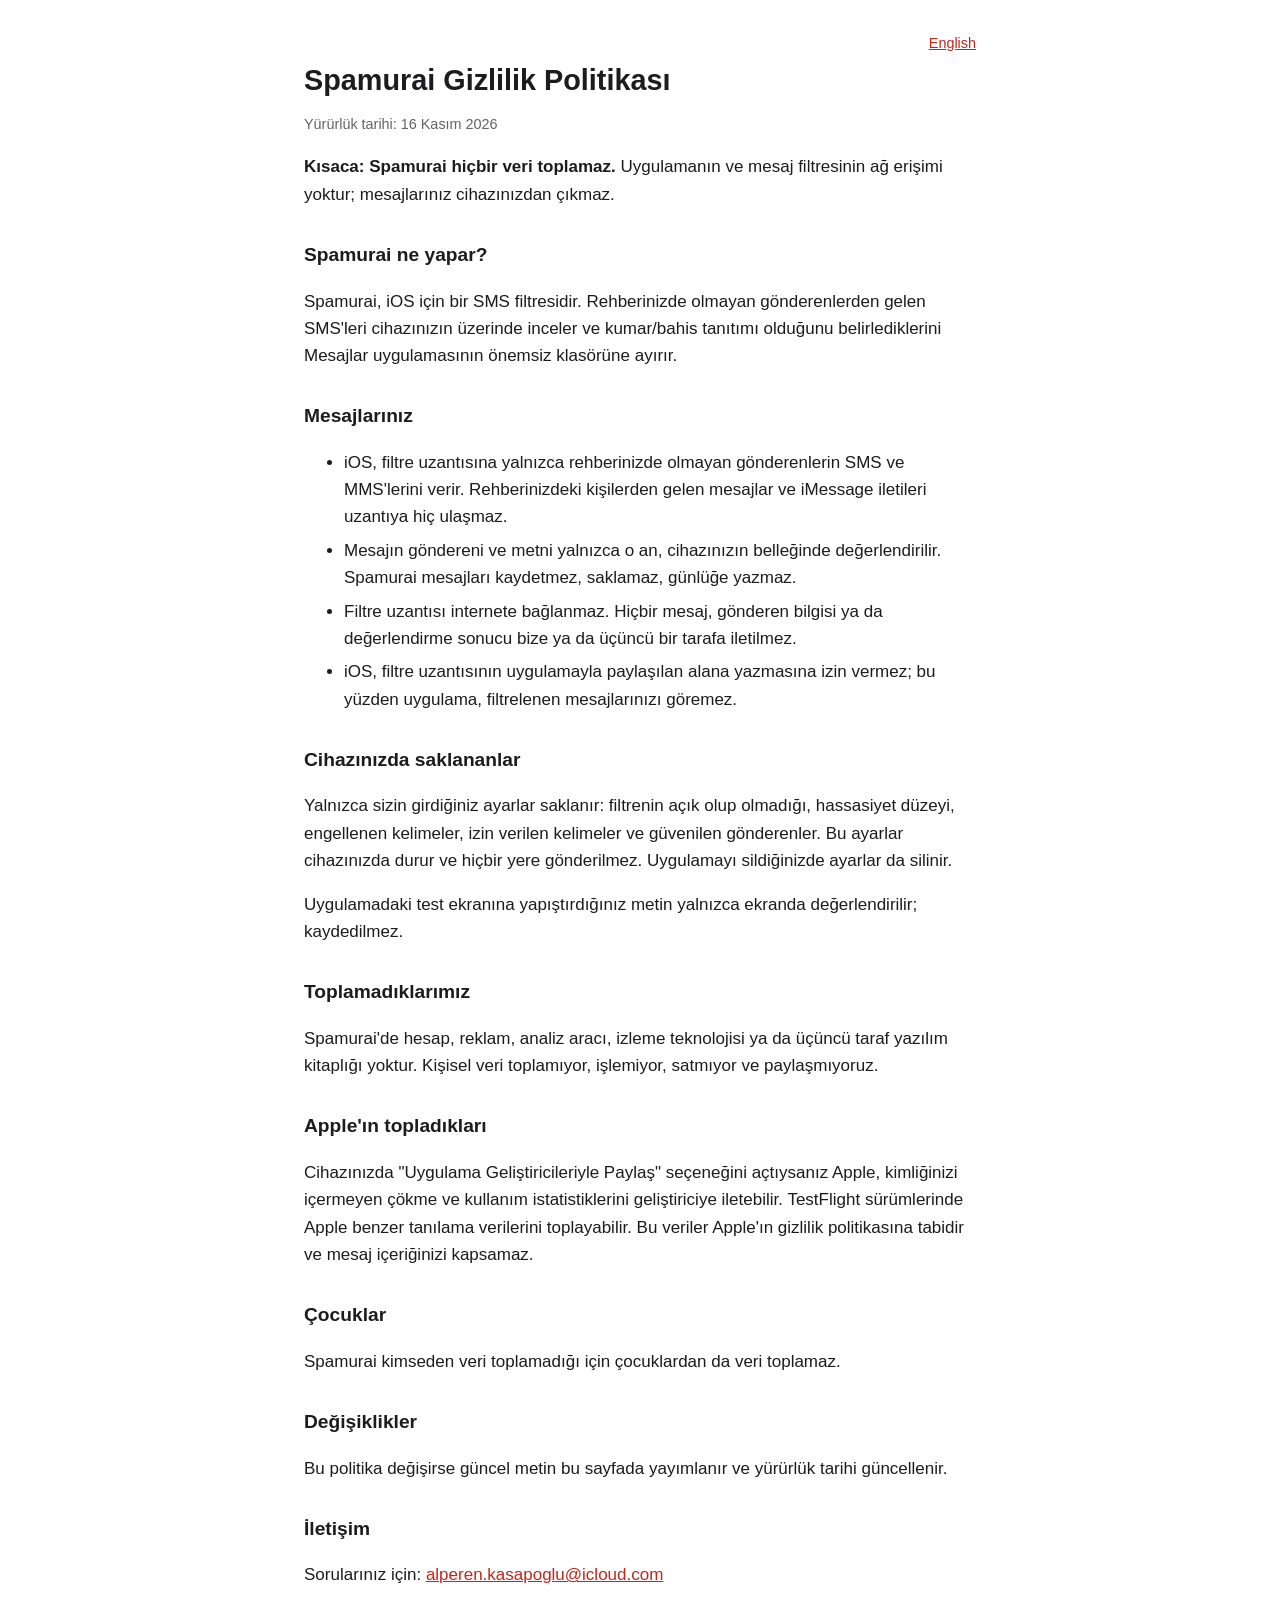
==== gizlilik.html @ 8c2fc37f "Spamurai gizlilik politikasi ve destek sayfalari Co-Authored-By: Claude Fable 5.2 <noreply@anthropic" ====
<!doctype html>
<html lang="tr">
<head>
<meta charset="utf-8">
<meta name="viewport" content="width=device-width, initial-scale=1">
<title>Spamurai Gizlilik Politikası</title>
<link rel="stylesheet" href="stil.css">
</head>
<body>
<main>
<p class="dil"><a href="privacy.html">English</a></p>
<h1>Spamurai Gizlilik Politikası</h1>
<p class="tarih">Yürürlük tarihi: 16 Kasım 2026</p>

<p><strong>Kısaca: Spamurai hiçbir veri toplamaz.</strong> Uygulamanın ve mesaj filtresinin ağ erişimi yoktur; mesajlarınız cihazınızdan çıkmaz.</p>

<h2>Spamurai ne yapar?</h2>
<p>Spamurai, iOS için bir SMS filtresidir. Rehberinizde olmayan gönderenlerden gelen SMS'leri cihazınızın üzerinde inceler ve kumar/bahis tanıtımı olduğunu belirlediklerini Mesajlar uygulamasının önemsiz klasörüne ayırır.</p>

<h2>Mesajlarınız</h2>
<ul>
<li>iOS, filtre uzantısına yalnızca rehberinizde olmayan gönderenlerin SMS ve MMS'lerini verir. Rehberinizdeki kişilerden gelen mesajlar ve iMessage iletileri uzantıya hiç ulaşmaz.</li>
<li>Mesajın göndereni ve metni yalnızca o an, cihazınızın belleğinde değerlendirilir. Spamurai mesajları kaydetmez, saklamaz, günlüğe yazmaz.</li>
<li>Filtre uzantısı internete bağlanmaz. Hiçbir mesaj, gönderen bilgisi ya da değerlendirme sonucu bize ya da üçüncü bir tarafa iletilmez.</li>
<li>iOS, filtre uzantısının uygulamayla paylaşılan alana yazmasına izin vermez; bu yüzden uygulama, filtrelenen mesajlarınızı göremez.</li>
</ul>

<h2>Cihazınızda saklananlar</h2>
<p>Yalnızca sizin girdiğiniz ayarlar saklanır: filtrenin açık olup olmadığı, hassasiyet düzeyi, engellenen kelimeler, izin verilen kelimeler ve güvenilen gönderenler. Bu ayarlar cihazınızda durur ve hiçbir yere gönderilmez. Uygulamayı sildiğinizde ayarlar da silinir.</p>
<p>Uygulamadaki test ekranına yapıştırdığınız metin yalnızca ekranda değerlendirilir; kaydedilmez.</p>

<h2>Toplamadıklarımız</h2>
<p>Spamurai'de hesap, reklam, analiz aracı, izleme teknolojisi ya da üçüncü taraf yazılım kitaplığı yoktur. Kişisel veri toplamıyor, işlemiyor, satmıyor ve paylaşmıyoruz.</p>

<h2>Apple'ın topladıkları</h2>
<p>Cihazınızda "Uygulama Geliştiricileriyle Paylaş" seçeneğini açtıysanız Apple, kimliğinizi içermeyen çökme ve kullanım istatistiklerini geliştiriciye iletebilir. TestFlight sürümlerinde Apple benzer tanılama verilerini toplayabilir. Bu veriler Apple'ın gizlilik politikasına tabidir ve mesaj içeriğinizi kapsamaz.</p>

<h2>Çocuklar</h2>
<p>Spamurai kimseden veri toplamadığı için çocuklardan da veri toplamaz.</p>

<h2>Değişiklikler</h2>
<p>Bu politika değişirse güncel metin bu sayfada yayımlanır ve yürürlük tarihi güncellenir.</p>

<h2>İletişim</h2>
<p>Sorularınız için: <a href="mailto:alperen.kasapoglu@icloud.com">alperen.kasapoglu@icloud.com</a></p></main>
</body>
</html>
---- stil.css ----
:root {
  color-scheme: light dark;
  --metin: #1c1c1e;
  --ikincil: #636366;
  --zemin: #ffffff;
  --vurgu: #c2261d;
}
@media (prefers-color-scheme: dark) {
  :root {
    --metin: #f2f2f7;
    --ikincil: #aeaeb2;
    --zemin: #1c1c1e;
    --vurgu: #ff6b61;
  }
}
body {
  margin: 0;
  background: var(--zemin);
  color: var(--metin);
  font: 17px/1.6 -apple-system, BlinkMacSystemFont, "Segoe UI", Roboto, sans-serif;
}
main {
  max-width: 42rem;
  margin: 0 auto;
  padding: 2rem 1rem 4rem;
}
h1 { font-size: 1.8rem; line-height: 1.25; margin: 0.5rem 0; }
h2 { font-size: 1.2rem; margin: 2rem 0 0.5rem; }
a { color: var(--vurgu); }
li { margin: 0.4rem 0; }
.tarih, .dil { color: var(--ikincil); font-size: 0.9rem; }
.dil { text-align: right; margin: 0; }
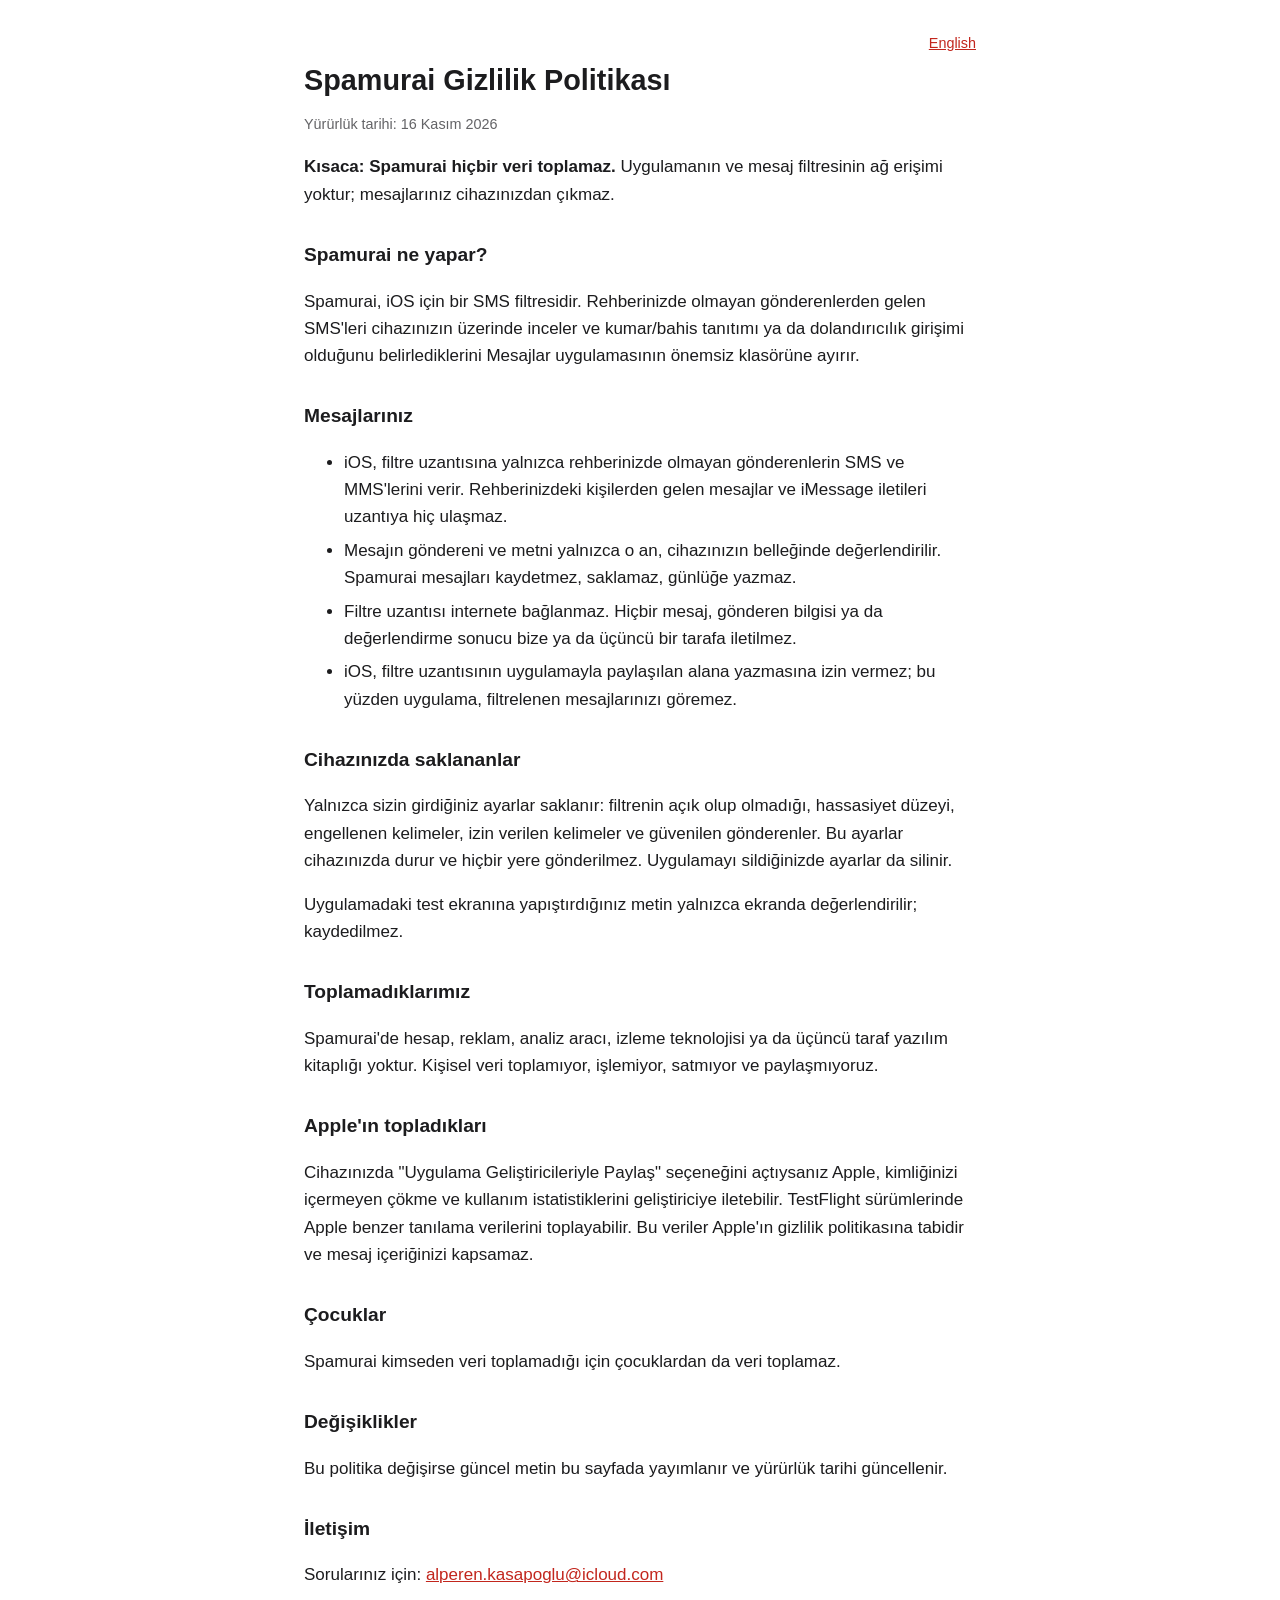
==== commit 88de919a: "Dolandiricilik filtresi gizlilik ve tanitim metinlerine eklendi Co-Authored-By: Claude Fable 5.2 <no" ====
--- a/gizlilik.html
+++ b/gizlilik.html
@@ -15,7 +15,7 @@
 <p><strong>Kısaca: Spamurai hiçbir veri toplamaz.</strong> Uygulamanın ve mesaj filtresinin ağ erişimi yoktur; mesajlarınız cihazınızdan çıkmaz.</p>
 
 <h2>Spamurai ne yapar?</h2>
-<p>Spamurai, iOS için bir SMS filtresidir. Rehberinizde olmayan gönderenlerden gelen SMS'leri cihazınızın üzerinde inceler ve kumar/bahis tanıtımı olduğunu belirlediklerini Mesajlar uygulamasının önemsiz klasörüne ayırır.</p>
+<p>Spamurai, iOS için bir SMS filtresidir. Rehberinizde olmayan gönderenlerden gelen SMS'leri cihazınızın üzerinde inceler ve kumar/bahis tanıtımı ya da dolandırıcılık girişimi olduğunu belirlediklerini Mesajlar uygulamasının önemsiz klasörüne ayırır.</p>
 
 <h2>Mesajlarınız</h2>
 <ul>
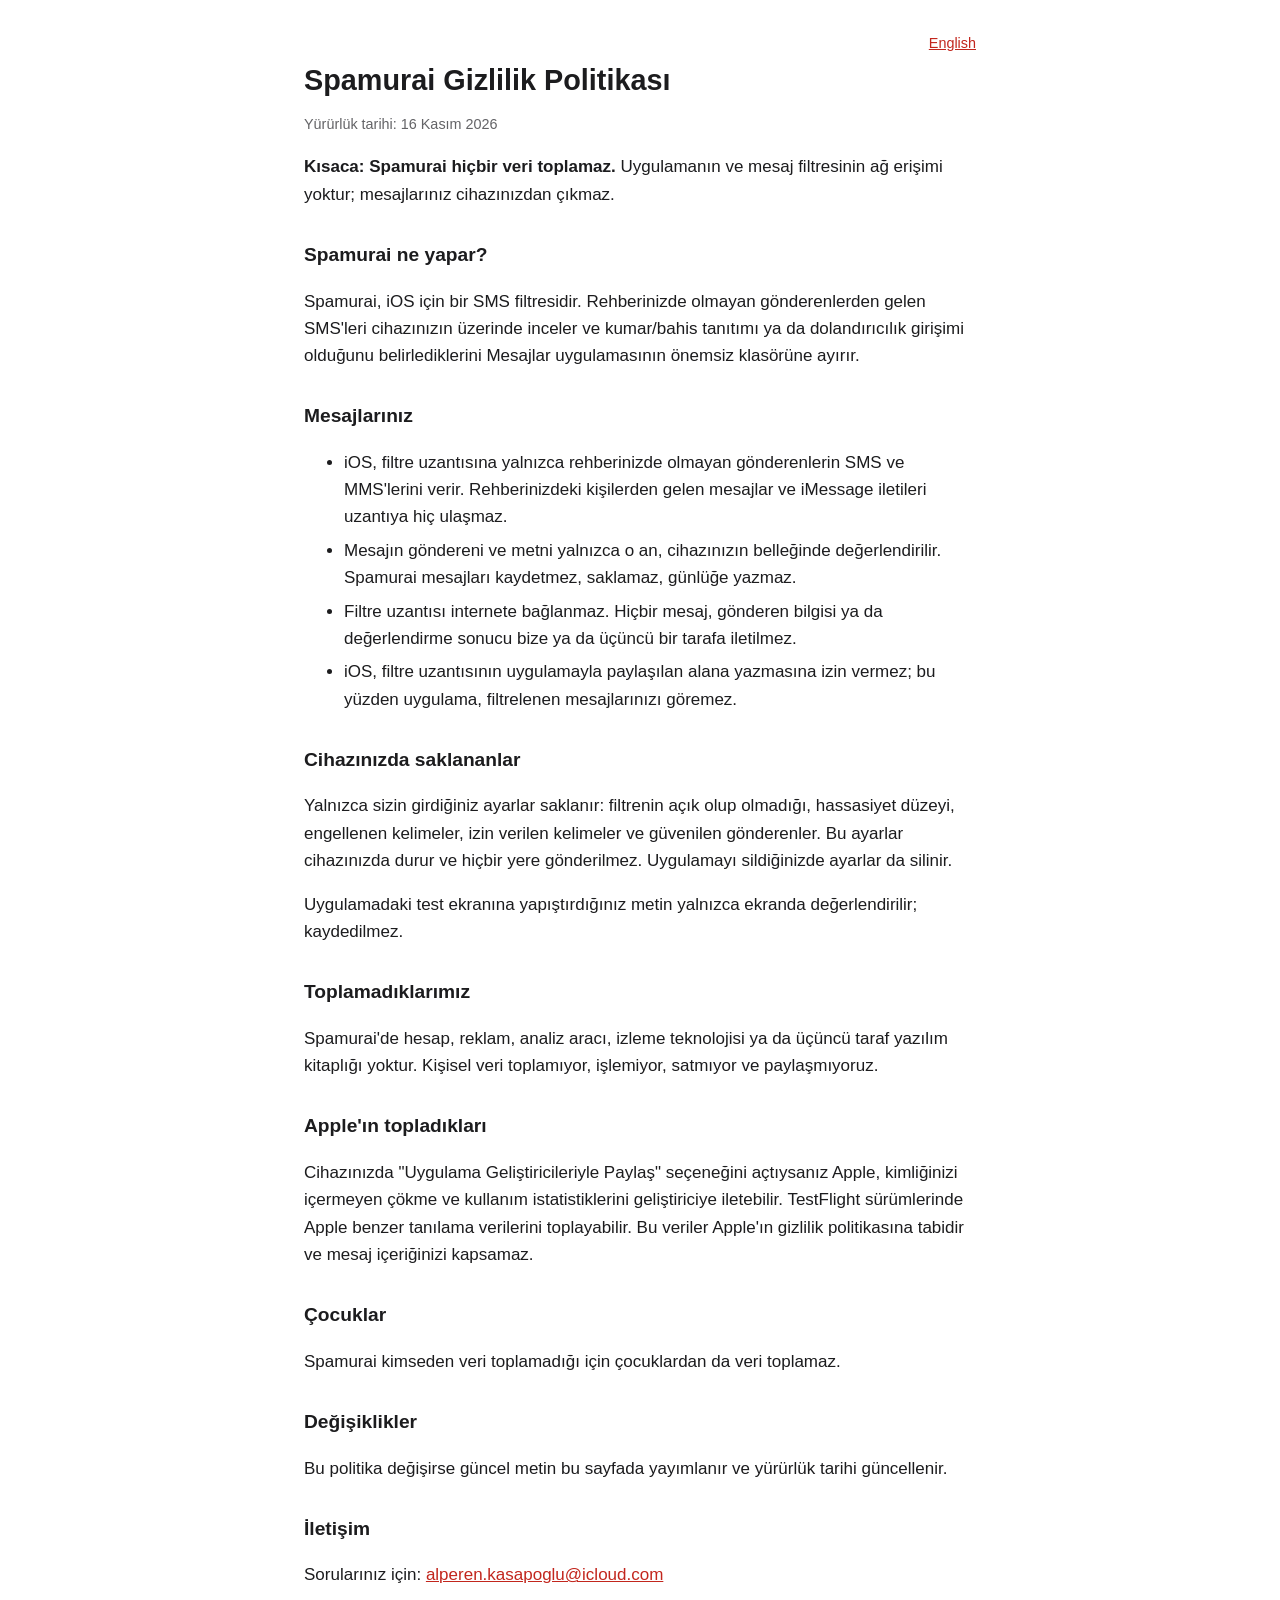
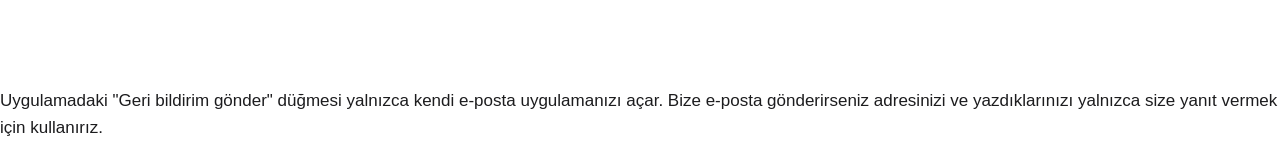
==== commit c24f1179: "Geri bildirim e-postasi aciklamasi Co-Authored-By: Claude Fable 5.2 <noreply@anthropic.com>" ====
--- a/gizlilik.html
+++ b/gizlilik.html
@@ -43,5 +43,6 @@
 
 <h2>İletişim</h2>
 <p>Sorularınız için: <a href="mailto:alperen.kasapoglu@icloud.com">alperen.kasapoglu@icloud.com</a></p></main>
+<p>Uygulamadaki "Geri bildirim gönder" düğmesi yalnızca kendi e-posta uygulamanızı açar. Bize e-posta gönderirseniz adresinizi ve yazdıklarınızı yalnızca size yanıt vermek için kullanırız.</p>
 </body>
 </html>
